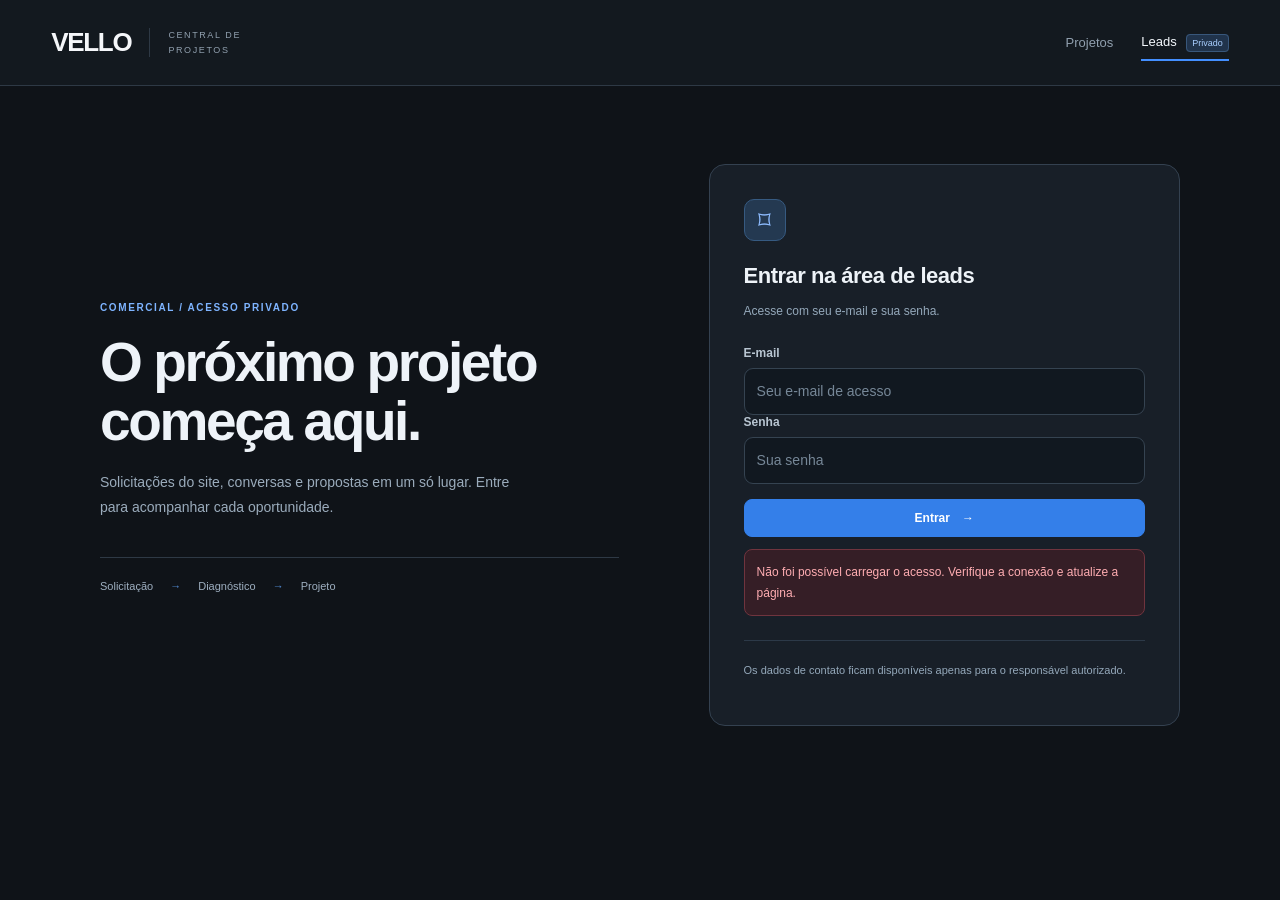
==== leads.html @ d191d2f3 "Adiciona funil privado de leads com login e senha" ====
<!doctype html>
<html lang="pt-BR">
<head>
  <meta charset="utf-8"><meta name="viewport" content="width=device-width,initial-scale=1">
  <meta name="robots" content="noindex,nofollow"><meta name="referrer" content="no-referrer">
  <meta http-equiv="Content-Security-Policy" content="default-src 'self'; script-src 'self' https://esm.sh; style-src 'self'; connect-src 'self' https://qjdvrqlcblkynheitkuk.supabase.co https://esm.sh; img-src 'self' data:; base-uri 'self'; form-action 'self'">
  <title>Leads privados · VELLO</title><link rel="stylesheet" href="leads.css">
</head>
<body>
 <a class="skip" href="#main">Pular para o conteúdo</a>
 <header class="app-header"><a class="brand" href="./">V<span>ELLO</span><small>CENTRAL DE PROJETOS</small></a><nav aria-label="Navegação principal"><a href="./">Projetos</a><a class="active" href="leads.html" aria-current="page">Leads <span class="private-label">Privado</span></a></nav><button id="logout" class="button subtle" hidden>Sair</button></header>
 <main id="main">
  <section id="auth" class="auth-shell">
   <div class="auth-copy"><span class="eyebrow">COMERCIAL / ACESSO PRIVADO</span><h1>O próximo projeto<br>começa aqui.</h1><p>Solicitações do site, conversas e propostas em um só lugar. Entre para acompanhar cada oportunidade.</p><div class="auth-flow"><span>Solicitação</span><b>→</b><span>Diagnóstico</span><b>→</b><span>Projeto</span></div></div>
   <div class="auth-card"><div class="lock-icon" aria-hidden="true">⌑</div><h2>Entrar na área de leads</h2><p>Acesse com seu e-mail e sua senha.</p><form id="login-form"><label for="login-email">E-mail</label><input id="login-email" type="email" autocomplete="username" required placeholder="Seu e-mail de acesso"><label for="login-password">Senha</label><input id="login-password" type="password" autocomplete="current-password" required placeholder="Sua senha"><button class="button primary full" type="submit">Entrar <span>→</span></button></form><p id="auth-feedback" class="feedback" role="status" aria-live="polite"></p><p class="auth-foot">Os dados de contato ficam disponíveis apenas para o responsável autorizado.</p></div>
  </section>
  <section id="workspace" hidden>
   <div class="page-heading"><div><span class="eyebrow">COMERCIAL / DIAGNÓSTICOS</span><h1>Seu próximo projeto.</h1><p>Do primeiro contato à proposta. Acompanhe cada oportunidade.</p></div><div class="heading-actions"><span class="privacy-chip"><i></i> Área privada</span><button id="refresh" class="button">↻ Atualizar</button></div></div>
   <div class="stats" aria-label="Resumo de oportunidades"><article><span>Oportunidades</span><strong id="stat-total">—</strong><small>solicitações recebidas</small></article><article><span>Novos contatos</span><strong id="stat-new">—</strong><small>aguardando atendimento</small></article><article><span>Em atendimento</span><strong id="stat-progress">—</strong><small>conversa, diagnóstico e proposta</small></article><article><span>Projetos fechados</span><strong id="stat-won">—</strong><small>oportunidades convertidas</small></article></div>
   <div class="toolbar"><div><h2>Fluxo de atendimento <span id="lead-count">0</span></h2><p>Arraste os cards para mudar a etapa ou abra os detalhes.</p></div><div class="filters"><label class="sr-only" for="search">Buscar leads</label><input id="search" type="search" placeholder="Buscar empresa, nome ou contato"><label class="sr-only" for="status-filter">Filtrar etapa</label><select id="status-filter"><option value="">Todas as etapas</option><option value="novo">Novo lead</option><option value="contato">Em contato</option><option value="diagnostico">Diagnóstico agendado</option><option value="proposta">Proposta</option><option value="fechado">Fechado</option><option value="perdido">Perdido</option></select></div></div>
   <p id="board-feedback" class="feedback" role="status" aria-live="polite"></p>
   <div id="board" class="board" aria-label="Funil de leads" aria-busy="true"></div>
   <p class="updated" id="last-updated"></p>
  </section>
 </main>
 <dialog id="lead-dialog" class="lead-dialog" aria-labelledby="detail-company"><div class="drawer-heading"><span class="eyebrow">SOLICITAÇÃO DE DIAGNÓSTICO</span><button id="close-detail" class="close" aria-label="Fechar detalhes">×</button></div><div id="detail-content"></div></dialog>
 <script type="module" src="leads.js"></script>
</body>
</html>
---- leads.css ----
:root{color-scheme:dark;--bg:#0f1318;--surface:#171d24;--card:#202832;--line:#2e3945;--text:#eef3f8;--muted:#91a0af;--blue:#438fff;--green:#76d6ad;font-family:Inter,ui-sans-serif,-apple-system,BlinkMacSystemFont,"Segoe UI",sans-serif;font-synthesis:none}*{box-sizing:border-box}body{margin:0;background:var(--bg);color:var(--text);font-size:14px}button,input,select,textarea{font:inherit}button,a,input,select,textarea{-webkit-tap-highlight-color:transparent}button,a{touch-action:manipulation}button{cursor:pointer}button:disabled{cursor:wait;opacity:.55}a{color:#88baff;text-decoration:none}a:hover{text-decoration:underline}[hidden]{display:none!important}:focus-visible{outline:3px solid #88baff;outline-offset:4px}input,select,textarea{width:100%;border:1px solid #354351;border-radius:9px;background:#111820;color:var(--text);padding:12px;line-height:1.5;min-width:0}input::placeholder,textarea::placeholder{color:#768797}textarea{resize:vertical;min-height:105px}label{display:block;color:#b9c6d2;font-size:12px;font-weight:600;margin-bottom:8px}.button{display:inline-flex;justify-content:center;align-items:center;gap:12px;border:1px solid #384453;border-radius:8px;padding:11px 16px;background:#202a35;color:var(--text);font-size:12px;font-weight:650;white-space:nowrap}.button:hover{background:#2b3948;text-decoration:none}.primary{background:#347fe9;border-color:#347fe9;color:white}.primary:hover{background:#458ff9}.subtle{background:transparent}.full{width:100%}.app-header{display:flex;align-items:center;gap:35px;border-bottom:1px solid var(--line);background:#13191f;min-height:86px;padding:20px 4vw}.brand{font-size:26px;letter-spacing:-1.3px;font-weight:850;display:flex;align-items:center;color:#f5f7fa}.brand:first-letter{color:#63a6ff}.brand:hover{text-decoration:none}.brand small{font-size:9px;letter-spacing:1.6px;color:var(--muted);font-weight:500;margin-left:18px;border-left:1px solid var(--line);padding-left:18px;max-width:125px;line-height:1.6}.app-header nav{display:flex;gap:28px;margin-left:auto;align-items:center}.app-header nav>a{color:var(--muted);font-size:13px;padding:10px 0}.app-header nav>a.active{color:#f3f7fc;border-bottom:2px solid var(--blue)}.private-label{font-size:9px;background:#20334b;border:1px solid #38577b;color:#a8ceff;border-radius:4px;padding:3px 5px;margin-left:6px}main{padding:44px 4vw;max-width:1800px;margin:auto}.eyebrow{font-size:10px;font-weight:700;letter-spacing:1.6px;color:#7eb4ff}.page-heading{display:flex;justify-content:space-between;align-items:center;gap:20px}.page-heading h1{font-size:clamp(32px,3.4vw,48px);line-height:1.05;letter-spacing:-1.8px;margin:12px 0}.page-heading p{color:var(--muted);margin:0;line-height:1.5}.heading-actions{display:flex;gap:18px;align-items:center}.privacy-chip{display:flex;align-items:center;gap:7px;color:#a9c8b9;font-size:11px;white-space:nowrap}.privacy-chip i{width:6px;height:6px;background:var(--green);border-radius:50%}.stats{display:grid;grid-template-columns:repeat(4,1fr);gap:14px;margin:30px 0 38px}.stats article{background:var(--surface);border:1px solid var(--line);border-radius:12px;padding:22px}.stats span{display:block;color:#a3b1bf;font-size:12px}.stats strong{font-size:33px;font-weight:650;display:block;margin:14px 0 7px;letter-spacing:-1px}.stats small{font-size:11px;color:#7b8d9e}.stats article:nth-child(2) strong{color:#87b6ff}.stats article:last-child strong{color:var(--green)}.toolbar{display:flex;align-items:center;justify-content:space-between;gap:20px;margin-bottom:20px}.toolbar h2{font-size:18px;margin:0 0 7px;letter-spacing:-.3px}.toolbar h2 span{color:#9dabb9;font-size:11px;border:1px solid var(--line);padding:3px 7px;border-radius:6px;margin-left:6px}.toolbar p{color:#7f90a1;font-size:12px;margin:0}.filters{display:flex;gap:10px}.filters input{width:270px;font-size:12px;padding:10px 12px}.filters select{width:180px;font-size:12px;padding:10px}.board{display:grid;grid-template-columns:repeat(6,minmax(245px,1fr));gap:14px;align-items:start;overflow-x:auto;padding:3px 3px 22px;min-height:290px;scrollbar-color:#374759 #141b23;scrollbar-width:thin}.column{border:1px solid var(--line);border-radius:12px;background:#151c24;overflow:hidden;min-height:260px}.column-header{padding:17px 15px;border-bottom:1px solid var(--line);display:flex;align-items:center;justify-content:space-between;gap:7px}.column-title{font-size:12px;font-weight:700;display:flex;align-items:center;gap:7px}.dot{height:7px;width:7px;border-radius:50%;background:var(--stage-color);box-shadow:0 0 0 4px color-mix(in srgb,var(--stage-color) 10%,transparent)}.count{font-size:10px;background:#26313d;color:#afbfce;border-radius:5px;padding:3px 6px}.cards{display:grid;gap:10px;padding:10px;min-height:180px}.lead-card{border:1px solid #344251;border-radius:9px;padding:15px;background:#202a35;cursor:grab}.lead-card:hover{border-color:#578ec9;background:#263343}.lead-card.dragging{opacity:.4}.card-meta{display:flex;justify-content:space-between;gap:6px;color:#91a7bd;font-size:9px;letter-spacing:.5px}.card-main{display:block;background:none;color:inherit;border:0;padding:0;text-align:left;width:100%;cursor:pointer}.card-main h3{font-size:17px;line-height:1.3;letter-spacing:-.35px;margin:13px 0 5px;overflow-wrap:anywhere}.card-main .person{color:#a8b8c8;font-size:11px;display:block}.interest{font-size:10px;color:#b1c8e1;border:1px solid #374b62;background:#25364a;border-radius:5px;padding:5px 7px;display:inline-block;margin:14px 0 12px;line-height:1.4}.card-message{color:#94a6b8;font-size:11px;line-height:1.5;display:-webkit-box;-webkit-line-clamp:3;-webkit-box-orient:vertical;overflow:hidden;min-height:33px;margin:0 0 15px}.card-footer{padding-top:12px;border-top:1px solid #344454;font-size:10px;color:#79b4ff;display:flex;justify-content:space-between;align-items:center}.card-next{font-size:10px;color:#d2bd8f;margin:10px 0 0;line-height:1.4}.mail-warning{font-size:10px;color:#edc27e;margin:8px 0 0}.empty-column{color:#6f8397;border:1px dashed #304051;min-height:120px;padding:28px 12px;text-align:center;border-radius:8px;font-size:11px;line-height:1.6;display:grid;place-content:center}.drop-target{outline:2px dashed #6eabff;outline-offset:1px;background:#1c2c40}.feedback{line-height:1.6;font-size:12px;color:#a7c9f5;min-height:1px}.feedback:empty{display:none}.feedback.error{color:#ffadb2;background:#351e26;border:1px solid #70343e;border-radius:8px;padding:12px}.feedback.success{color:#91d9b9}.updated{color:#647b90;font-size:10px;margin:10px 0}.auth-shell{min-height:70vh;display:grid;grid-template-columns:1.1fr 1fr;align-items:center;gap:90px;max-width:1080px;margin:0 auto}.auth-copy h1{font-size:clamp(34px,4.3vw,58px);line-height:1.08;letter-spacing:-2.4px;margin:19px 0}.auth-copy p{color:#9bacbc;line-height:1.75;max-width:420px}.auth-flow{margin-top:38px;padding-top:22px;border-top:1px solid var(--line);display:flex;gap:17px;color:#9eafc0;font-size:11px}.auth-flow b{color:#528bd2}.auth-card{background:#181f28;border:1px solid #344150;border-radius:16px;padding:34px}.lock-icon{width:42px;height:42px;display:grid;place-content:center;color:#8ebcff;background:#243951;border:1px solid #365a81;border-radius:10px;font-size:25px;margin-bottom:22px}.auth-card h2{font-size:22px;letter-spacing:-.5px;margin:0 0 10px}.auth-card p{font-size:12px;color:#94a8ba;line-height:1.7}.auth-card form{margin-top:25px}.auth-card form .button{margin-top:15px}.auth-foot{border-top:1px solid #2c3948;padding-top:20px;margin-top:24px!important;font-size:11px!important}.lead-dialog{position:fixed;inset:0 0 0 auto;margin:0;height:100dvh;max-height:100dvh;width:min(600px,100%);max-width:100%;border:0;border-left:1px solid #3a4b5e;padding:30px;background:#151d26;color:var(--text);box-shadow:-30px 0 90px #0007;overflow:auto}.lead-dialog::backdrop{background:#040a13b8;backdrop-filter:blur(4px)}.drawer-heading{display:flex;justify-content:space-between;align-items:center;gap:15px}.close{font-size:28px;line-height:1;border:0;background:transparent;color:#a6b7c7;padding:0 5px}.lead-dialog h2{font-size:30px;letter-spacing:-.8px;margin:26px 0 6px;overflow-wrap:anywhere}.detail-sub{color:#90a4b8;font-size:12px}.detail-grid{display:grid;grid-template-columns:1fr 1fr;gap:20px;margin:26px 0}.detail-grid small{display:block;color:#738ba2;font-size:10px;letter-spacing:.5px;text-transform:uppercase;margin-bottom:7px}.detail-grid p{margin:0;font-size:13px;overflow-wrap:anywhere}.detail-block{border-top:1px solid var(--line);padding-top:23px;margin-top:24px}.detail-block h3{font-size:13px;margin:0 0 14px}.original-message{white-space:pre-wrap;font-size:13px;line-height:1.7;color:#b1c1d0;background:#1d2835;border:1px solid #334456;border-radius:8px;padding:16px;overflow-wrap:anywhere}.detail-actions{display:flex;gap:10px;margin-top:20px}.detail-actions .button{flex:1}.detail-form label{margin-top:18px}.detail-form .button{margin-top:22px}.history{list-style:none;margin:0;padding:0}.history li{border-left:1px solid #3b5069;margin-left:5px;padding:0 0 22px 18px;position:relative;font-size:12px;line-height:1.6;color:#b4c3d2}.history li:before{content:'';position:absolute;left:-4px;top:4px;background:#6c9ed9;border-radius:50%;width:7px;height:7px}.history time{display:block;color:#748ca3;font-size:10px;margin-top:4px}.sr-only,.skip:not(:focus){position:absolute;width:1px;height:1px;padding:0;margin:-1px;overflow:hidden;clip:rect(0,0,0,0);white-space:nowrap;border:0}.skip:focus{position:fixed;z-index:10;background:#2c77d2;color:#fff;padding:15px}.loading{padding:45px;color:#93adc6;font-size:13px}.no-results{color:#adc1d4;font-size:13px;padding:25px;border:1px dashed #3b4c5e;border-radius:10px}.board.single-stage{grid-template-columns:minmax(260px,410px)}
@media(max-width:900px){.auth-shell{gap:35px}.auth-copy h1{font-size:40px}.brand small{display:none}.stats{grid-template-columns:repeat(2,1fr)}.toolbar{align-items:flex-start;flex-direction:column}.filters{width:100%}.filters input{flex:1;width:100%}.page-heading{align-items:flex-start}.heading-actions{flex-direction:column;gap:12px}.auth-flow{gap:10px}}
@media(max-width:600px){main{padding:28px 18px}.app-header{min-height:72px;padding:16px 18px;gap:16px}.brand{font-size:23px}.app-header nav{gap:16px}.app-header nav>a{font-size:11px}.private-label{display:none}.app-header>.button{font-size:10px;padding:8px}.auth-shell{display:block;min-height:auto}.auth-copy h1{font-size:35px;letter-spacing:-1.5px}.auth-copy p{font-size:13px}.auth-flow{margin-top:20px;margin-bottom:32px}.auth-card{padding:25px}.page-heading{display:block}.page-heading h1{font-size:34px}.page-heading p{font-size:12px}.heading-actions{margin-top:20px;flex-direction:row;justify-content:space-between}.stats{gap:10px;margin:24px 0}.stats article{padding:16px}.stats span{font-size:10px}.stats small{font-size:10px;line-height:1.4;display:block}.stats strong{font-size:29px}.filters{flex-direction:column}.filters select{width:100%}.board{grid-template-columns:repeat(6,280px);margin-right:-18px;padding-right:18px;scroll-snap-type:x proximity}.column{scroll-snap-align:start}.board.single-stage{grid-template-columns:1fr;margin:0;padding-right:3px}.lead-dialog{padding:24px 20px}.detail-grid{gap:16px}.detail-actions{flex-wrap:wrap}.privacy-chip{font-size:10px}}
@media(prefers-reduced-motion:reduce){*{scroll-behavior:auto!important;transition:none!important}}
.column[data-stage="novo"]{--stage-color:#5b9fff}.column[data-stage="contato"]{--stage-color:#b39bff}.column[data-stage="diagnostico"]{--stage-color:#70d4dc}.column[data-stage="proposta"]{--stage-color:#e8bc73}.column[data-stage="fechado"]{--stage-color:#77d6aa}.column[data-stage="perdido"]{--stage-color:#93a0b0}.qa-banner{margin:0;background:#563b13;color:#ffe0a4;text-align:center;padding:8px;font-size:11px}
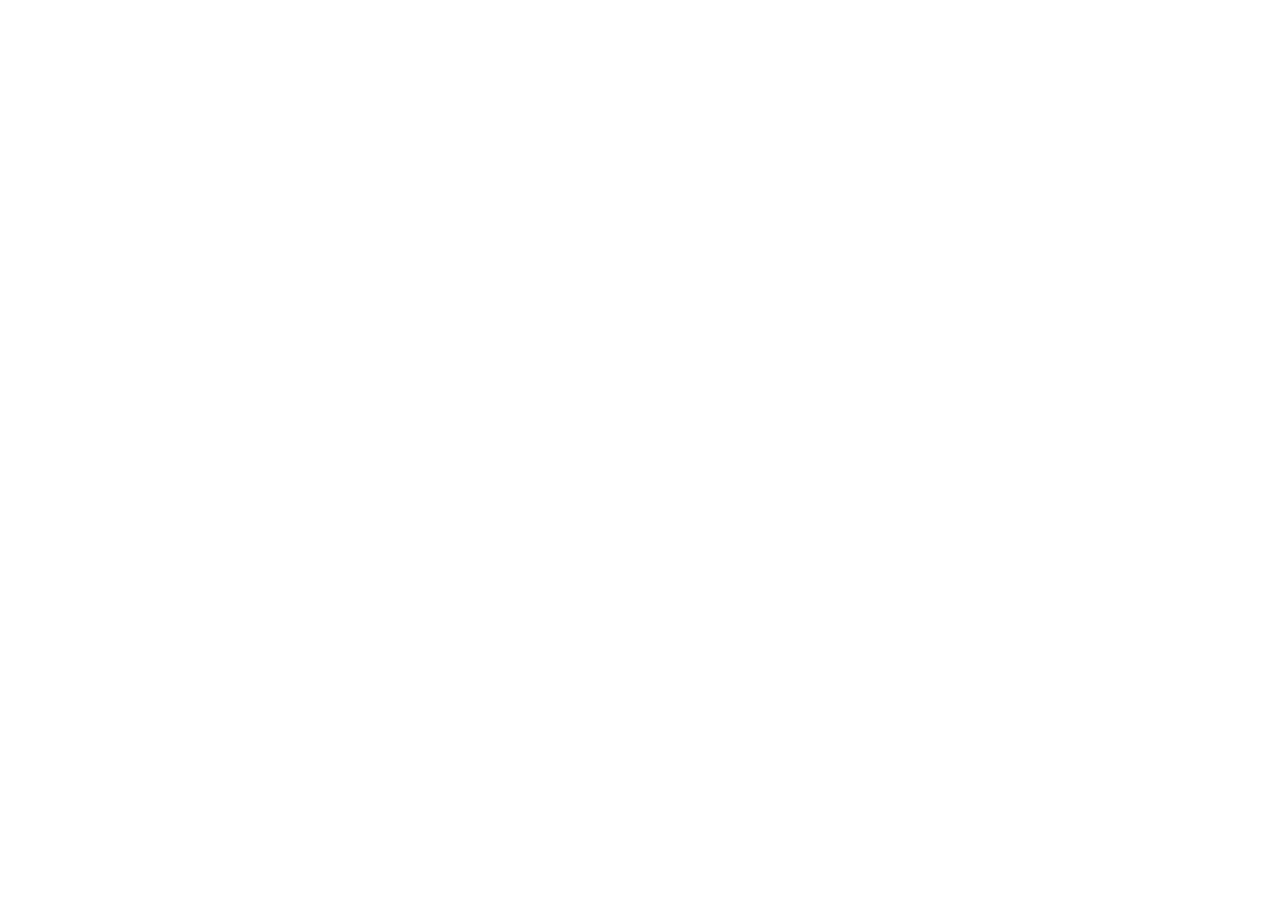
==== commit c989bb76: "Direciona acesso de leads para a área interna no domínio VELLO" ====
--- a/leads.html
+++ b/leads.html
@@ -1,29 +1 @@
-<!doctype html>
-<html lang="pt-BR">
-<head>
-  <meta charset="utf-8"><meta name="viewport" content="width=device-width,initial-scale=1">
-  <meta name="robots" content="noindex,nofollow"><meta name="referrer" content="no-referrer">
-  <meta http-equiv="Content-Security-Policy" content="default-src 'self'; script-src 'self' https://esm.sh; style-src 'self'; connect-src 'self' https://qjdvrqlcblkynheitkuk.supabase.co https://esm.sh; img-src 'self' data:; base-uri 'self'; form-action 'self'">
-  <title>Leads privados · VELLO</title><link rel="stylesheet" href="leads.css">
-</head>
-<body>
- <a class="skip" href="#main">Pular para o conteúdo</a>
- <header class="app-header"><a class="brand" href="./">V<span>ELLO</span><small>CENTRAL DE PROJETOS</small></a><nav aria-label="Navegação principal"><a href="./">Projetos</a><a class="active" href="leads.html" aria-current="page">Leads <span class="private-label">Privado</span></a></nav><button id="logout" class="button subtle" hidden>Sair</button></header>
- <main id="main">
-  <section id="auth" class="auth-shell">
-   <div class="auth-copy"><span class="eyebrow">COMERCIAL / ACESSO PRIVADO</span><h1>O próximo projeto<br>começa aqui.</h1><p>Solicitações do site, conversas e propostas em um só lugar. Entre para acompanhar cada oportunidade.</p><div class="auth-flow"><span>Solicitação</span><b>→</b><span>Diagnóstico</span><b>→</b><span>Projeto</span></div></div>
-   <div class="auth-card"><div class="lock-icon" aria-hidden="true">⌑</div><h2>Entrar na área de leads</h2><p>Acesse com seu e-mail e sua senha.</p><form id="login-form"><label for="login-email">E-mail</label><input id="login-email" type="email" autocomplete="username" required placeholder="Seu e-mail de acesso"><label for="login-password">Senha</label><input id="login-password" type="password" autocomplete="current-password" required placeholder="Sua senha"><button class="button primary full" type="submit">Entrar <span>→</span></button></form><p id="auth-feedback" class="feedback" role="status" aria-live="polite"></p><p class="auth-foot">Os dados de contato ficam disponíveis apenas para o responsável autorizado.</p></div>
-  </section>
-  <section id="workspace" hidden>
-   <div class="page-heading"><div><span class="eyebrow">COMERCIAL / DIAGNÓSTICOS</span><h1>Seu próximo projeto.</h1><p>Do primeiro contato à proposta. Acompanhe cada oportunidade.</p></div><div class="heading-actions"><span class="privacy-chip"><i></i> Área privada</span><button id="refresh" class="button">↻ Atualizar</button></div></div>
-   <div class="stats" aria-label="Resumo de oportunidades"><article><span>Oportunidades</span><strong id="stat-total">—</strong><small>solicitações recebidas</small></article><article><span>Novos contatos</span><strong id="stat-new">—</strong><small>aguardando atendimento</small></article><article><span>Em atendimento</span><strong id="stat-progress">—</strong><small>conversa, diagnóstico e proposta</small></article><article><span>Projetos fechados</span><strong id="stat-won">—</strong><small>oportunidades convertidas</small></article></div>
-   <div class="toolbar"><div><h2>Fluxo de atendimento <span id="lead-count">0</span></h2><p>Arraste os cards para mudar a etapa ou abra os detalhes.</p></div><div class="filters"><label class="sr-only" for="search">Buscar leads</label><input id="search" type="search" placeholder="Buscar empresa, nome ou contato"><label class="sr-only" for="status-filter">Filtrar etapa</label><select id="status-filter"><option value="">Todas as etapas</option><option value="novo">Novo lead</option><option value="contato">Em contato</option><option value="diagnostico">Diagnóstico agendado</option><option value="proposta">Proposta</option><option value="fechado">Fechado</option><option value="perdido">Perdido</option></select></div></div>
-   <p id="board-feedback" class="feedback" role="status" aria-live="polite"></p>
-   <div id="board" class="board" aria-label="Funil de leads" aria-busy="true"></div>
-   <p class="updated" id="last-updated"></p>
-  </section>
- </main>
- <dialog id="lead-dialog" class="lead-dialog" aria-labelledby="detail-company"><div class="drawer-heading"><span class="eyebrow">SOLICITAÇÃO DE DIAGNÓSTICO</span><button id="close-detail" class="close" aria-label="Fechar detalhes">×</button></div><div id="detail-content"></div></dialog>
- <script type="module" src="leads.js"></script>
-</body>
-</html>
+<!doctype html><html lang="pt-BR"><meta charset="utf-8"><meta name="robots" content="noindex"><title>Área interna VELLO</title><script src="leads-redirect.js" defer></script><p>A área interna agora está no site da VELLO. <a href="https://vellosolutions.com.br/interno/">Acessar</a></p></html>
